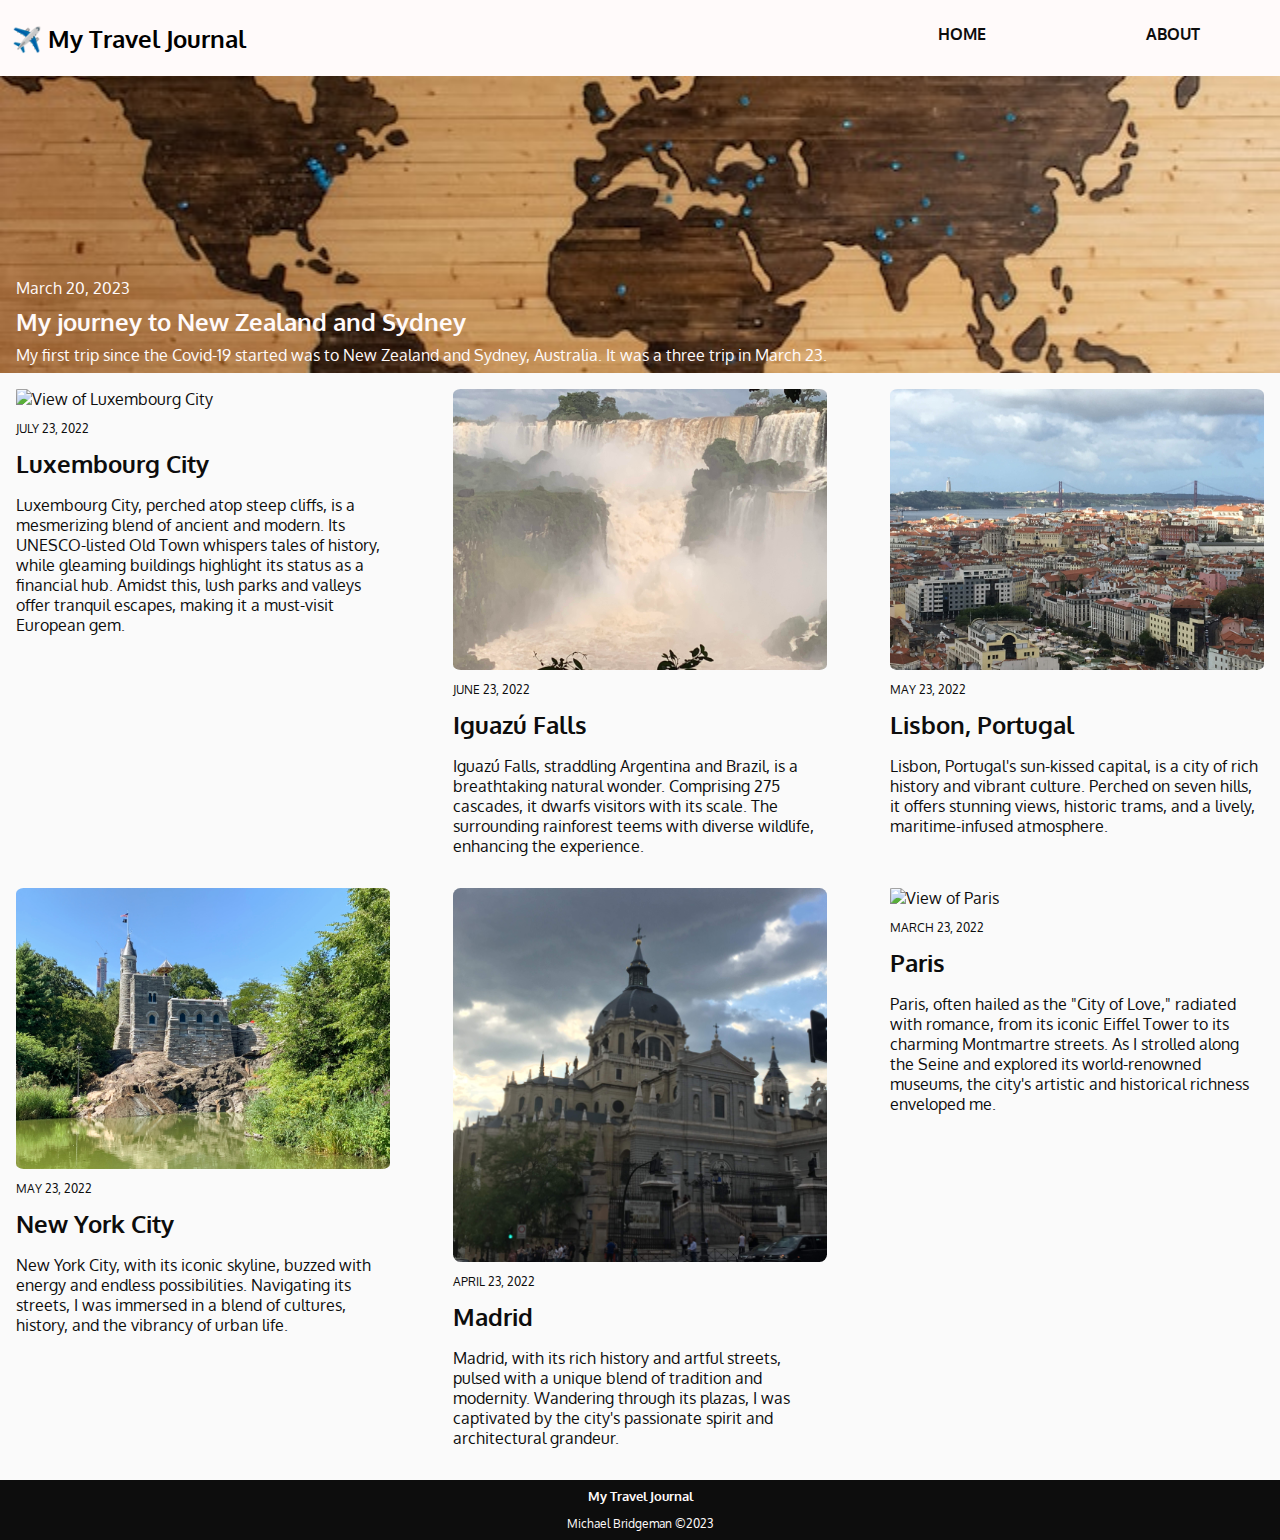
==== index.html @ afe61332 "first commit" ====
<!DOCTYPE html>
<html lang="en">
  <head>
    <meta charset="UTF-8" />
    <meta http-equiv="X-UA-Compatible" content="IE=edge" />
    <meta name="viewport" content="width=device-width, initial-scale=1.0" />
    <meta name="description" content="My travel journal." />
    <meta name="keywords" content="HTML, CSS, JavaScript" />
    <meta name="author" content="Michael Bridgeman" />
    <link
      rel="stylesheet"
      href="https://cdnjs.cloudflare.com/ajax/libs/font-awesome/6.4.2/css/all.min.css"
      integrity="sha512-z3gLpd7yknf1YoNbCzqRKc4qyor8gaKU1qmn+CShxbuBusANI9QpRohGBreCFkKxLhei6S9CQXFEbbKuqLg0DA=="
      crossorigin="anonymous"
      referrerpolicy="no-referrer"
    />
    <link
      rel="stylesheet"
      href="https://cdnjs.cloudflare.com/ajax/libs/font-awesome/6.4.2/css/solid.min.css"
      integrity="sha512-P9pgMgcSNlLb4Z2WAB2sH5KBKGnBfyJnq+bhcfLCFusrRc4XdXrhfDluBl/usq75NF5gTDIMcwI1GaG5gju+Mw=="
      crossorigin="anonymous"
      referrerpolicy="no-referrer"
    />
    <link
      rel="apple-touch-icon"
      sizes="180x180"
      href="./images/favicon_io/apple-touch-icon.png"
    />
    <link
      rel="icon"
      type="image/png"
      sizes="32x32"
      href="./images/favicon_io/favicon-32x32.png"
    />
    <link
      rel="icon"
      type="image/png"
      sizes="16x16"
      href="./images/favicon_io/favicon-16x16.png"
    />
    <link rel="manifest" href="/site.webmanifest" />
    <link rel="stylesheet" type="text/css" href="style.css" />
    <title>Travel Journal ✈️</title>
  </head>
  <body>
    <header>
      <h1 class="title" id="title">
        <a href="./index.html">✈️ My Travel Journal</a>
      </h1>
      <nav>
        <div id="nav-icons">
          <i class="fa-solid fa-bars icons" id="bars"></i>
          <i class="fa-solid fa-x icons hide" id="x"></i>
        </div>
        <ul id="nav-bar" class="hide">
          <li class="site"><a href="./index.html">home</a></li>
          <li class="site"><a href="./about.html">About</a></li>
        </ul>
      </nav>
    </header>
    <main>
      <section id="banner" class="side-padding">
        <p class="banner-date">March 20, 2023</p>
        <h2 class="banner-title">
          <a href="./blog_march_2023.html"
            >My journey to New Zealand and Sydney</a
          >
        </h2>
        <p class="banner-text">
          My first trip since the Covid-19 started was to New Zealand and
          Sydney, Australia. It was a three trip in March 23.
        </p>
      </section>
      <section class="blog-container side-padding">
        <article class="blog">
          <img
            src="./images/Luxe.jpg"
            alt="View of Luxembourg City"
            class="blog-image"
          />
          <p class="blog-date">july 23, 2022</p>
          <h2 class="blog-title">Luxembourg City</h2>
          <p class="blog-description">
            Luxembourg City, perched atop steep cliffs, is a mesmerizing blend
            of ancient and modern. Its UNESCO-listed Old Town whispers tales of
            history, while gleaming buildings highlight its status as a
            financial hub. Amidst this, lush parks and valleys offer tranquil
            escapes, making it a must-visit European gem.
          </p>
        </article>
        <article class="blog">
          <img
            src="./images/iguazú-falls.jpg"
            alt="View of Iguazú Falls"
            class="blog-image"
          />
          <p class="blog-date">june 23, 2022</p>
          <h2 class="blog-title">Iguazú Falls</h2>
          <p class="blog-description">
            Iguazú Falls, straddling Argentina and Brazil, is a breathtaking
            natural wonder. Comprising 275 cascades, it dwarfs visitors with its
            scale. The surrounding rainforest teems with diverse wildlife,
            enhancing the experience.
          </p>
        </article>
        <article class="blog">
          <img
            src="./images/lisboa.JPG"
            alt="View of Lisbon"
            class="blog-image"
          />
          <p class="blog-date">May 23, 2022</p>
          <h2 class="blog-title">Lisbon, Portugal</h2>
          <p class="blog-description">
            Lisbon, Portugal's sun-kissed capital, is a city of rich history and
            vibrant culture. Perched on seven hills, it offers stunning views,
            historic trams, and a lively, maritime-infused atmosphere.
          </p>
        </article>
      </section>
      <p id="view-more" class="view">View More</p>
      <section class="blog-container hide side-padding" id="blog-container-two">
        <article class="blog">
          <img
            src="./images/central-park.jpg"
            alt="Belvedere Castle"
            class="blog-image"
          />
          <p class="blog-date">May 23, 2022</p>
          <h2 class="blog-title">New York City</h2>
          <p class="blog-description">
            New York City, with its iconic skyline, buzzed with energy and
            endless possibilities. Navigating its streets, I was immersed in a
            blend of cultures, history, and the vibrancy of urban life.
          </p>
        </article>
        <article class="blog">
          <img
            src="./images/madrid.JPG"
            alt="Catedral de la Almudena"
            class="blog-image"
          />
          <p class="blog-date">April 23, 2022</p>
          <h2 class="blog-title">Madrid</h2>
          <p class="blog-description">
            Madrid, with its rich history and artful streets, pulsed with a
            unique blend of tradition and modernity. Wandering through its
            plazas, I was captivated by the city's passionate spirit and
            architectural grandeur.
          </p>
        </article>
        <article class="blog">
          <img
            src="./images/paris.JPG"
            alt="View of Paris"
            class="blog-image"
          />
          <p class="blog-date">March 23, 2022</p>
          <h2 class="blog-title">Paris</h2>
          <p class="blog-description">
            Paris, often hailed as the "City of Love," radiated with romance,
            from its iconic Eiffel Tower to its charming Montmartre streets. As
            I strolled along the Seine and explored its world-renowned museums,
            the city's artistic and historical richness enveloped me.
          </p>
        </article>
      </section>
      <p id="view-less" class="hide view">View Less</p>
    </main>
    <footer>
      <h5 class="footer-title"><a href="./index.html">My Travel Journal</a></h5>
      <p class="copyright">Michael Bridgeman &copy;2023</p>
    </footer>
    <script src="script.js"></script>
  </body>
</html>
---- style.css ----
@import url('https://fonts.googleapis.com/css2?family=Oxygen:wght@400;700&display=swap');

:root {
    --yellow: #f2d022;
    --dark-orange: #f28705;
    --light-blue: #389ED9;
    --dark-red: #bf1304;
    --black: #0d0d0d;
    --white: snow; 
    --oxygen:  'Oxygen', sans-serif;
    --pointer: pointer;
}

* {
    box-sizing: border-box;
    font-family: var(--oxygen);
}

html, 
body {
    margin: 0;
    padding: 0;
    background: #FAFAFA;
}

header {
    display: flex;
    align-items: center;
    flex-direction: column;
    background-color: var(--white);
}

a {
    text-decoration: none;
}

a:hover, a:focus {
    cursor: var(--pointer);
    color:var(--dark-red);

}

.title {
    margin: 1em 0 0 0;
    padding: 0 .5em;
    font-size: 1.5rem;
}

.title a {
    color: inherit;
}

nav {
    display: flex;
    align-items: center;
    justify-content: center;
    flex-direction: column;
    margin: .5em 0;
}

.icons {
    font-size: 2rem;
    color: var(--black);
}

.hide {
    display: none !important;
}

#nav-bar {
    list-style: none;
    display: flex;
    width: 100%;
    flex-direction: column;
    margin:0;
    align-items: center;
    justify-content: center;
    padding-left: 0;
    margin:1em 0 0 0;
}

nav ul li a {
    text-transform: uppercase;
    color: var(--black);
    font-weight: bold;
}

nav ul li a:hover,
nav ul li a:focus {
    font-weight: bold;
    font-size: 1.1rem;
    cursor: var(--pointer);
}
nav ul li {
    margin-bottom:.5em;
}

#banner {
    background: url(./images/brett-zeck-eyfMgGvo9PA-unsplash.jpg), brown;
    background-size: 100% 100%;
    background-repeat: no-repeat;
    display: flex;
    flex-direction: column;
    justify-content: flex-end;
    flex-wrap: wrap;
    min-height: 40vh;
    color: var(--white);
}

.banner-title {
    margin: 0;
}

 .side-padding {
    padding: 0 .75em;
}

.banner-date, .banner-text {
    margin: .5em 0;
}

.banner-title a {
    color: var(--white);
}

.banner-title a:hover,
.banner-title a:focus,
#view-more:hover, #view-less:hover,
#view-more:focus, #view-less:focus
{
    cursor: var(--pointer);
    font-size: 1.60rem;
}

.blog-container {
    display: flex;
    flex-direction: column;
    align-items: center;
    justify-content: center;
    flex-wrap: wrap;
    margin: 1em 0 .5em 0;
}

.blog{
    color: var(--black);
    display: flex;
    flex-direction: column;
    align-items: center;
    justify-content: center;
}

.blog-image {
    width: 100%;
    border-radius: 2%;
}

.blog-title {
    margin: 0;
}

.blog-date, .blog-title {
    align-self: flex-start;
}

.blog-date {
    text-transform: uppercase;
    font-size: .75rem;
}

#view-more, #view-less {
    font-weight: bold;
    cursor: var(--pointer);
    text-align: center;
}

footer {
    background: var(--black);
    color: var(--white);
    display: flex;
    flex-direction: column;
    align-items: center;
}

.footer-title {
    margin: .5em 0;
}

footer a {
    color:var(--white);
}

.copyright {
    font-size: .75em;
    margin: .5em 0 .75em 0;
}

@media(min-width: 768px) {
    header {
        flex-direction: row;
        justify-content: space-between;
        align-items: center;
    }
    
    .icons, .view {
        display: none;
    }

    nav {
        align-self: center;
    }

    .title, #nav-bar  {
    margin: 0 !important;
    }

    #nav-bar {
        display: flex !important;
        flex-direction: row;
        min-width: 33vw;
        justify-content: space-around;
        align-items: center;
    }

    .site {
        display: flex;
        align-items: center;
    }

    header {
        padding: 1em 0;
        align-items: center;
    }

    #banner {
        min-height: 33vh;
        background-size: cover;
        background-position: center;
    }
    .side-padding {
        padding:0 1em;
    }

    .blog-container {
    flex-direction: row;
    margin: 1em 0;
    gap: 1em;
    justify-content: space-between;
    align-items: flex-start;
    }

    .align-middle {
        flex-basis: 100%;
        text-align: center;
    }

    .blog {
        max-width: 30%;
        justify-content: space-evenly;
        align-items: flex-start;
        object-fit: cover;

    }

    .blog-image {
        align-self: flex-start;
    }

    .blog-description {
        align-self: flex-end;
    }

    #blog-container-two {
        display: flex !important;
    }
}
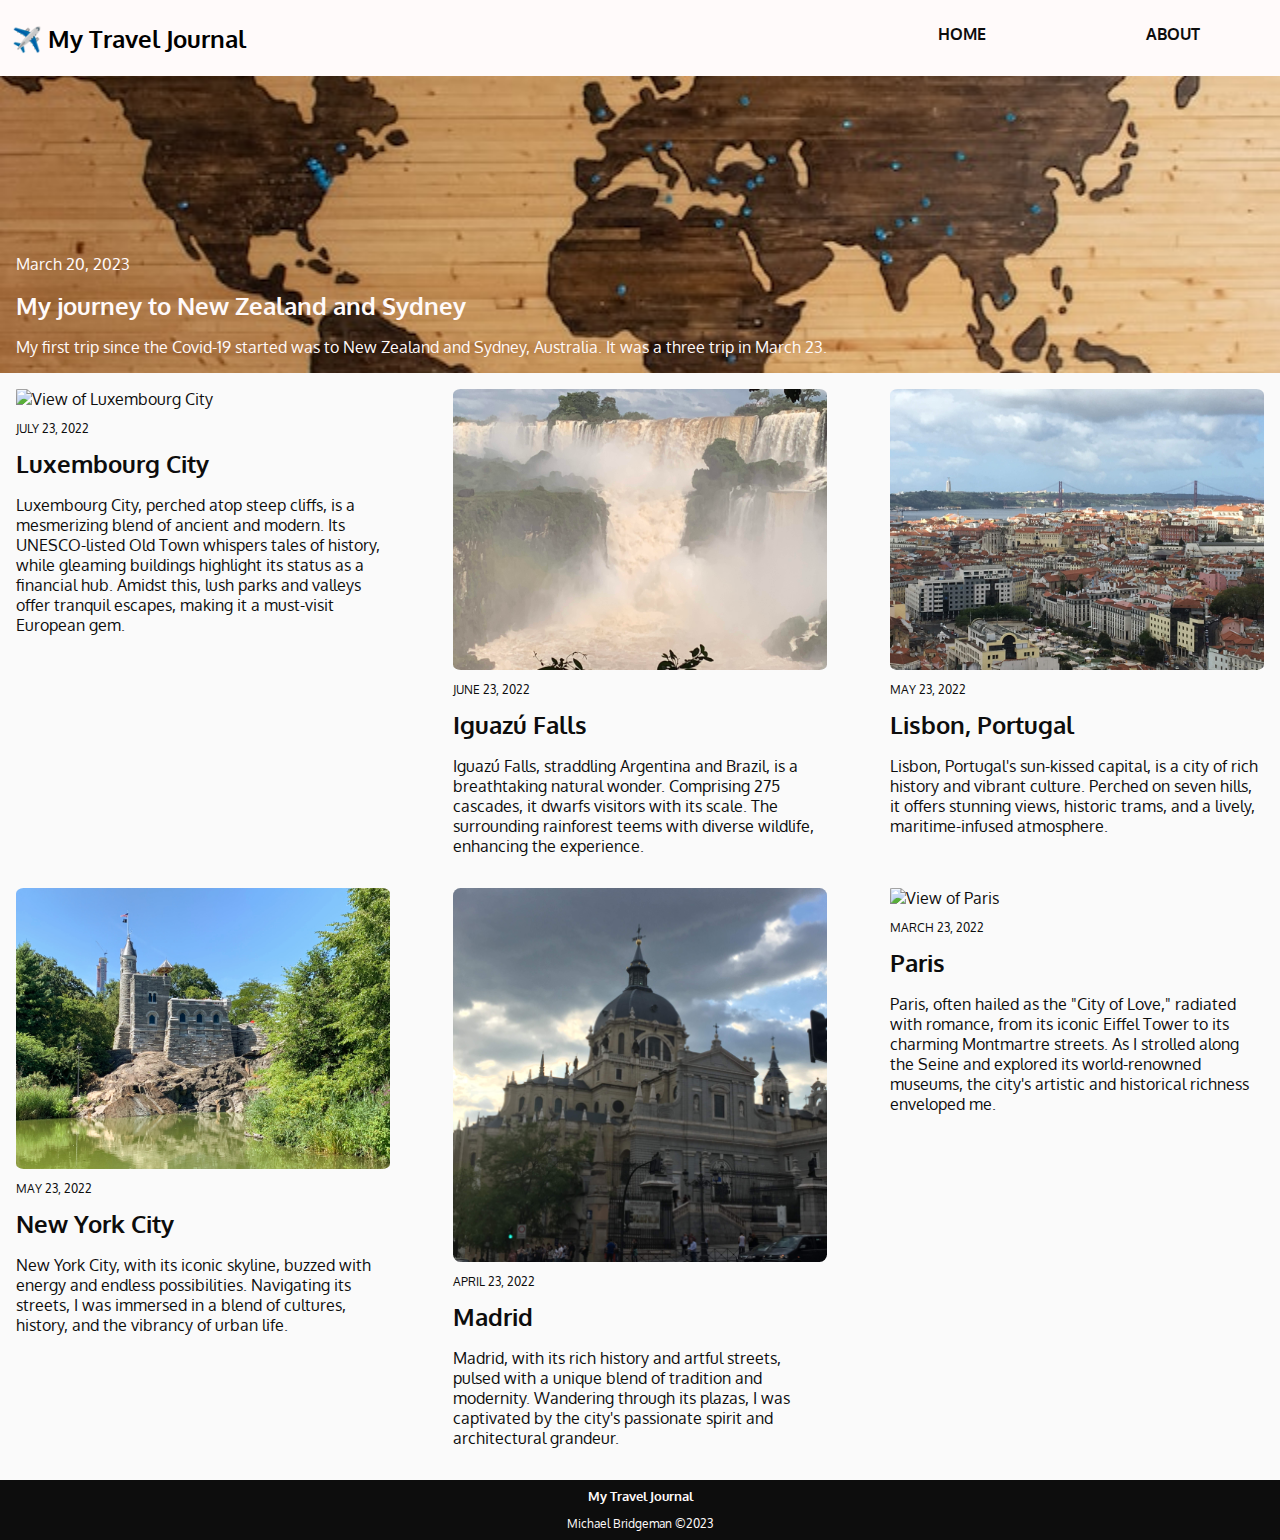
==== commit 071b1ee5: "placed the css files into a folder" ====
--- a/index.html
+++ b/index.html
@@ -39,7 +39,7 @@
       href="./images/favicon_io/favicon-16x16.png"
     />
     <link rel="manifest" href="/site.webmanifest" />
-    <link rel="stylesheet" type="text/css" href="style.css" />
+    <link rel="stylesheet" type="text/css" href="./stylesheets/style.css" />
     <title>Travel Journal ✈️</title>
   </head>
   <body>
--- a/stylesheets/style.css
+++ b/stylesheets/style.css
@@ -0,0 +1,275 @@
+@import url('https://fonts.googleapis.com/css2?family=Oxygen:wght@400;700&display=swap');
+
+:root {
+    --yellow: #f2d022;
+    --dark-orange: #f28705;
+    --light-blue: #389ED9;
+    --dark-red: #bf1304;
+    --black: #0d0d0d;
+    --white: snow; 
+    --oxygen:  'Oxygen', sans-serif;
+    --pointer: pointer;
+}
+
+* {
+    box-sizing: border-box;
+    font-family: var(--oxygen);
+}
+
+html, 
+body {
+    margin: 0;
+    padding: 0;
+    background: #FAFAFA;
+}
+
+header {
+    display: flex;
+    align-items: center;
+    flex-direction: column;
+    background-color: var(--white);
+}
+
+a {
+    text-decoration: none;
+}
+
+a:hover, a:focus {
+    cursor: var(--pointer);
+    color:var(--dark-red);
+
+}
+
+.title {
+    margin: 1em 0 0 0;
+    padding: 0 .5em;
+    font-size: 1.5rem;
+}
+
+.title a {
+    color: inherit;
+}
+
+nav {
+    display: flex;
+    align-items: center;
+    justify-content: center;
+    flex-direction: column;
+    margin: .5em 0;
+}
+
+.icons {
+    font-size: 2rem;
+    color: var(--black);
+}
+
+.hide {
+    display: none !important;
+}
+
+#nav-bar {
+    list-style: none;
+    display: flex;
+    width: 100%;
+    flex-direction: column;
+    margin:0;
+    align-items: center;
+    justify-content: center;
+    padding-left: 0;
+    margin:1em 0 0 0;
+}
+
+nav ul li a {
+    text-transform: uppercase;
+    color: var(--black);
+    font-weight: bold;
+}
+
+nav ul li a:hover,
+nav ul li a:focus {
+    font-weight: bold;
+    font-size: 1.1rem;
+    cursor: var(--pointer);
+}
+nav ul li {
+    margin-bottom:.5em;
+}
+
+#banner {
+    background: url(.././images/brett-zeck-eyfMgGvo9PA-unsplash.jpg), brown;
+    background-size: 100% 100%;
+    background-repeat: no-repeat;
+    display: flex;
+    flex-direction: column;
+    justify-content: flex-end;
+    flex-wrap: wrap;
+    min-height: 40vh;
+    color: var(--white);
+}
+
+.banner-title {
+    margin: 0;
+}
+
+ .side-padding {
+    padding: 0 .75em;
+}
+
+.banner-date, .banner-text {
+    margin: 1em 0;
+}
+
+.banner-title a {
+    color: var(--white);
+}
+
+.banner-title a:hover,
+.banner-title a:focus,
+#view-more:hover, #view-less:hover,
+#view-more:focus, #view-less:focus
+{
+    cursor: var(--pointer);
+    font-size: 1.60rem;
+}
+
+.blog-container {
+    display: flex;
+    flex-direction: column;
+    align-items: center;
+    justify-content: center;
+    flex-wrap: wrap;
+    margin: 1em 0 .5em 0;
+}
+
+.blog{
+    color: var(--black);
+    display: flex;
+    flex-direction: column;
+    align-items: center;
+    justify-content: center;
+}
+
+.blog-image {
+    width: 100%;
+    border-radius: 2%;
+}
+
+.blog-title {
+    margin: 0;
+}
+
+.blog-date, .blog-title {
+    align-self: flex-start;
+}
+
+.blog-date {
+    text-transform: uppercase;
+    font-size: .75rem;
+}
+
+#view-more, #view-less {
+    font-weight: bold;
+    cursor: var(--pointer);
+    text-align: center;
+}
+
+footer {
+    background: var(--black);
+    color: var(--white);
+    display: flex;
+    flex-direction: column;
+    align-items: center;
+}
+
+.footer-title {
+    margin: .5em 0;
+}
+
+footer a {
+    color:var(--white);
+}
+
+.copyright {
+    font-size: .75em;
+    margin: .5em 0 .75em 0;
+}
+
+@media(min-width: 768px) {
+    header {
+        flex-direction: row;
+        justify-content: space-between;
+        align-items: center;
+    }
+    
+    .icons, .view {
+        display: none;
+    }
+
+    nav {
+        align-self: center;
+    }
+
+    .title, #nav-bar  {
+    margin: 0 !important;
+    }
+
+    #nav-bar {
+        display: flex !important;
+        flex-direction: row;
+        min-width: 33vw;
+        justify-content: space-around;
+        align-items: center;
+    }
+
+    .site {
+        display: flex;
+        align-items: center;
+    }
+
+    header {
+        padding: 1em 0;
+        align-items: center;
+    }
+
+    #banner {
+        min-height: 33vh;
+        background-size: cover;
+        background-position: center;
+    }
+    .side-padding {
+        padding:0 1em;
+    }
+
+    .blog-container {
+    flex-direction: row;
+    margin: 1em 0;
+    gap: 1em;
+    justify-content: space-between;
+    align-items: flex-start;
+    }
+
+    .align-middle {
+        flex-basis: 100%;
+        text-align: center;
+    }
+
+    .blog {
+        max-width: 30%;
+        justify-content: space-evenly;
+        align-items: flex-start;
+        object-fit: cover;
+
+    }
+
+    .blog-image {
+        align-self: flex-start;
+    }
+
+    .blog-description {
+        align-self: flex-end;
+    }
+
+    #blog-container-two {
+        display: flex !important;
+    }
+}
